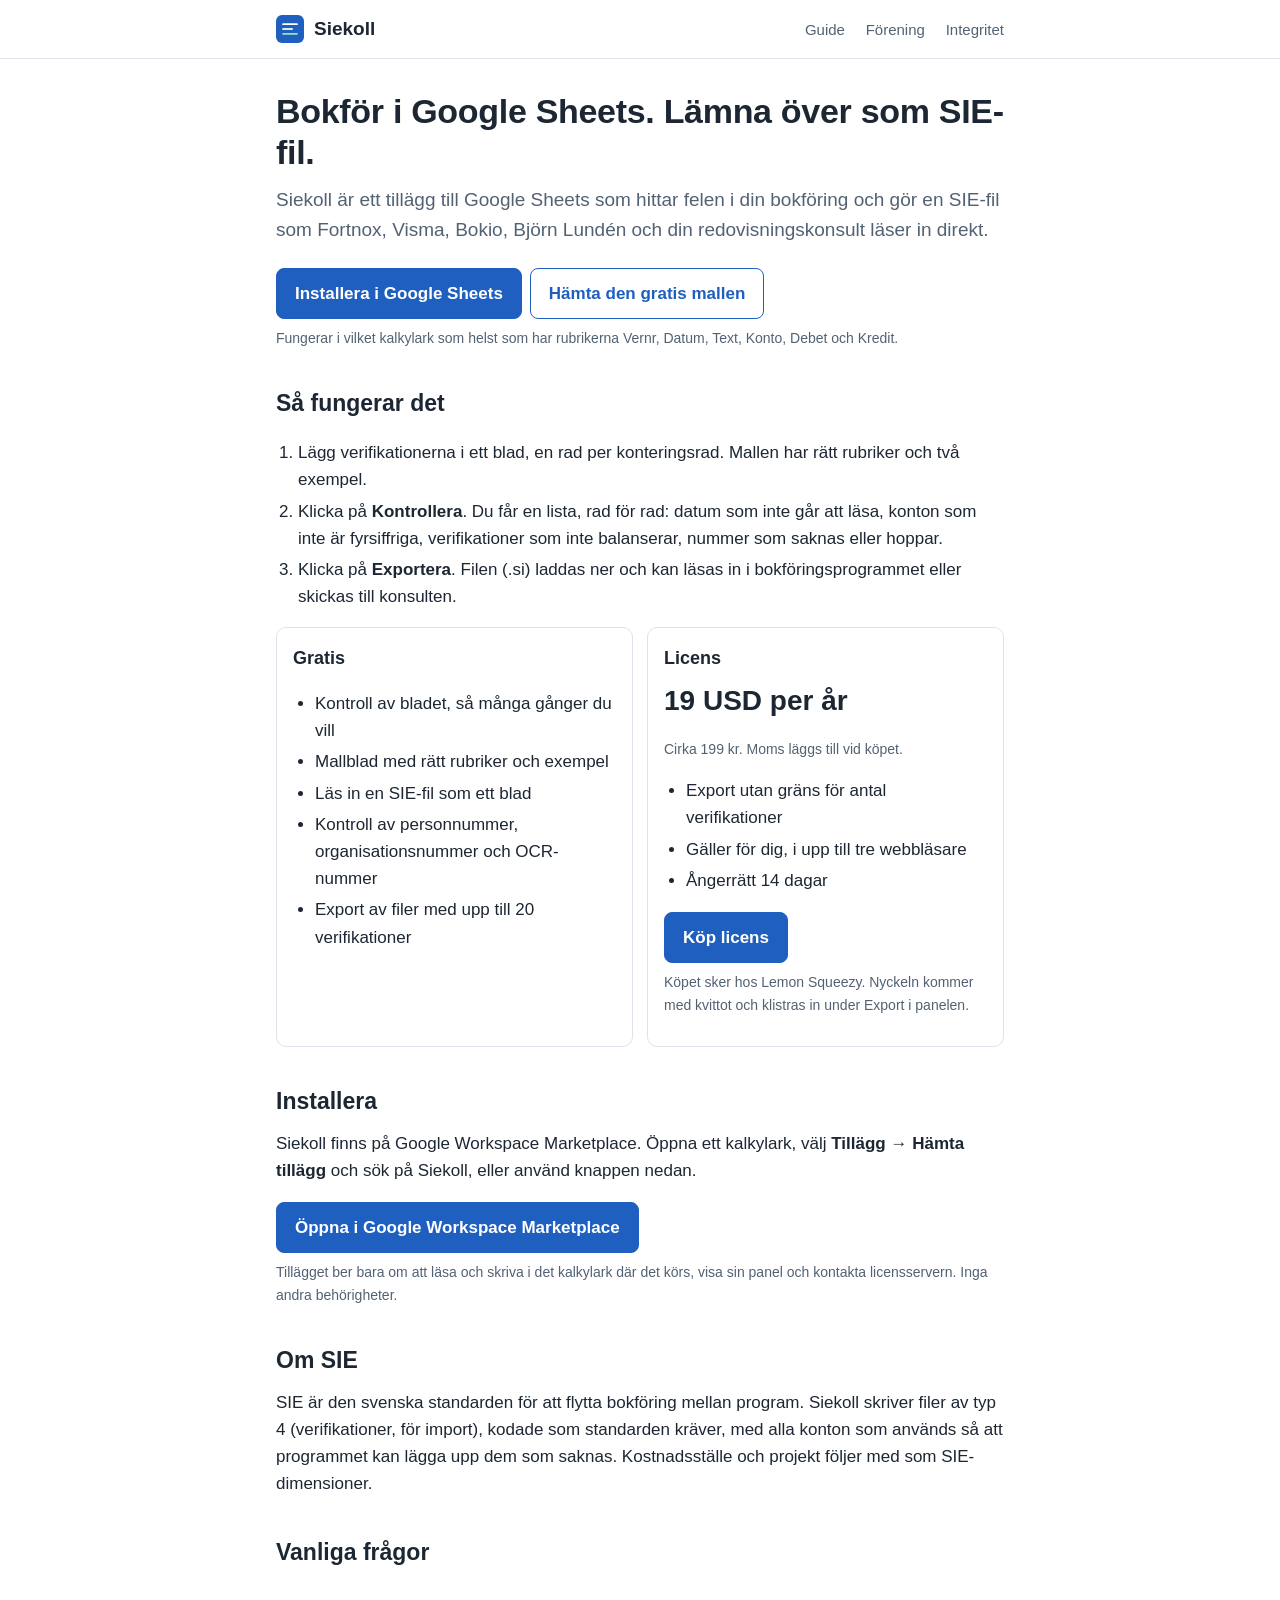
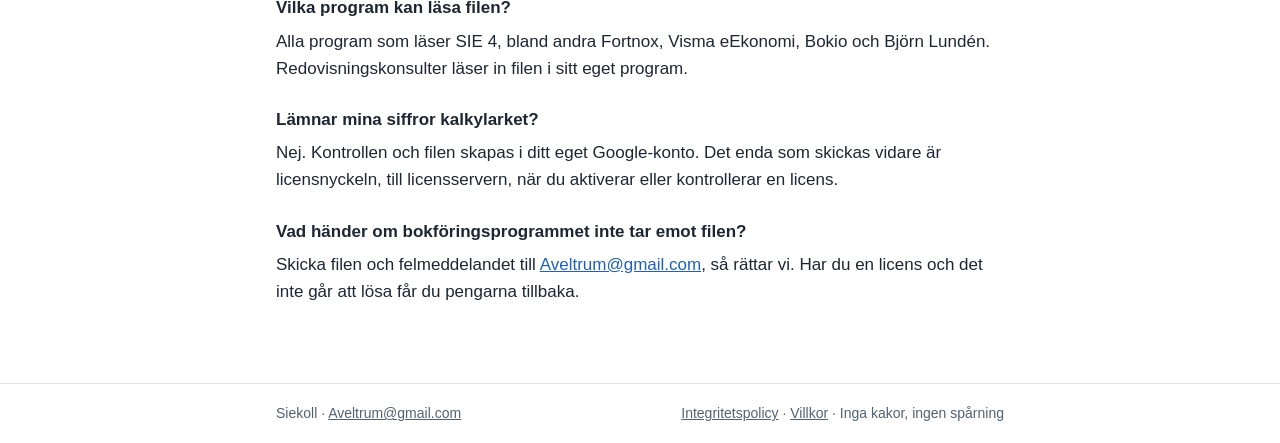
==== index.html @ 861886ab "Publish the Siekoll site: homepage, two guides, privacy, terms Co-Authored-By: Claude Fable 5.1 <nor" ====
<!DOCTYPE html>
<html lang="sv">
<head>
<meta charset="utf-8">
<meta name="viewport" content="width=device-width, initial-scale=1">
<title>Siekoll – SIE-export och kontroll för bokföring i Google Sheets</title>
<meta name="description" content="Tillägg till Google Sheets som hittar felen i din bokföring och gör en SIE-fil som Fortnox, Visma, Bokio och din konsult läser in. Gratis kontroll och mall.">
<link rel="stylesheet" href="style.css">
<link rel="icon" href="assets/favicon.png">
</head>
<body>
<a class="skip" href="#innehall">Hoppa till innehållet</a>
<header class="top">
  <div class="inner">
    <a class="brand" href="index.html"><img class="mark" src="assets/mark.svg" alt="" width="28" height="28">Siekoll</a>
    <nav class="main" aria-label="Huvudmeny">
      <a href="bokforing-i-google-kalkylark.html">Guide</a>
      <a href="bokforing-for-forening.html">Förening</a>
      <a href="integritet.html">Integritet</a>
    </nav>
  </div>
</header>
<main id="innehall">
  <h1>Bokför i Google Sheets. Lämna över som SIE-fil.</h1>
  <p class="lead">Siekoll är ett tillägg till Google Sheets som hittar felen i din bokföring och gör en SIE-fil som Fortnox, Visma, Bokio, Björn Lundén och din redovisningskonsult läser in direkt.</p>
  <div class="actions">
    <a class="btn" href="#installera">Installera i Google Sheets</a>
    <a class="btn secondary" href="bokforing-i-google-kalkylark.html">Hämta den gratis mallen</a>
  </div>
  <p class="note">Fungerar i vilket kalkylark som helst som har rubrikerna Vernr, Datum, Text, Konto, Debet och Kredit.</p>

  <h2>Så fungerar det</h2>
  <ol>
    <li>Lägg verifikationerna i ett blad, en rad per konteringsrad. Mallen har rätt rubriker och två exempel.</li>
    <li>Klicka på <strong>Kontrollera</strong>. Du får en lista, rad för rad: datum som inte går att läsa, konton som inte är fyrsiffriga, verifikationer som inte balanserar, nummer som saknas eller hoppar.</li>
    <li>Klicka på <strong>Exportera</strong>. Filen (.si) laddas ner och kan läsas in i bokföringsprogrammet eller skickas till konsulten.</li>
  </ol>

  <div class="grid">
    <div class="card">
      <h3>Gratis</h3>
      <ul>
        <li>Kontroll av bladet, så många gånger du vill</li>
        <li>Mallblad med rätt rubriker och exempel</li>
        <li>Läs in en SIE-fil som ett blad</li>
        <li>Kontroll av personnummer, organisationsnummer och OCR-nummer</li>
        <li>Export av filer med upp till 20 verifikationer</li>
      </ul>
    </div>
    <div class="card">
      <h3>Licens</h3>
      <p class="price">19 USD per år</p>
      <p class="note">Cirka 199 kr. Moms läggs till vid köpet.</p>
      <ul>
        <li>Export utan gräns för antal verifikationer</li>
        <li>Gäller för dig, i upp till tre webbläsare</li>
        <li>Ångerrätt 14 dagar</li>
      </ul>
      <div class="actions">
        <a class="btn" href="https://sheetgrab.lemonsqueezy.com/checkout/buy/f310b253-16b0-4034-ae06-d1597c43288b" rel="noopener" data-checkout>Köp licens</a>
      </div>
      <p class="note">Köpet sker hos Lemon Squeezy. Nyckeln kommer med kvittot och klistras in under Export i panelen.</p>
    </div>
  </div>

  <h2 id="installera">Installera</h2>
  <p>Siekoll finns på Google Workspace Marketplace. Öppna ett kalkylark, välj <strong>Tillägg → Hämta tillägg</strong> och sök på Siekoll, eller använd knappen nedan.</p>
  <div class="actions">
    <a class="btn" href="#" data-marketplace>Öppna i Google Workspace Marketplace</a>
  </div>
  <p class="note">Tillägget ber bara om att läsa och skriva i det kalkylark där det körs, visa sin panel och kontakta licensservern. Inga andra behörigheter.</p>

  <h2>Om SIE</h2>
  <p>SIE är den svenska standarden för att flytta bokföring mellan program. Siekoll skriver filer av typ 4 (verifikationer, för import), kodade som standarden kräver, med alla konton som används så att programmet kan lägga upp dem som saknas. Kostnadsställe och projekt följer med som SIE-dimensioner.</p>

  <h2>Vanliga frågor</h2>
  <div class="faq">
    <h3>Vilka program kan läsa filen?</h3>
    <p>Alla program som läser SIE 4, bland andra Fortnox, Visma eEkonomi, Bokio och Björn Lundén. Redovisningskonsulter läser in filen i sitt eget program.</p>
    <h3>Lämnar mina siffror kalkylarket?</h3>
    <p>Nej. Kontrollen och filen skapas i ditt eget Google-konto. Det enda som skickas vidare är licensnyckeln, till licensservern, när du aktiverar eller kontrollerar en licens.</p>
    <h3>Vad händer om bokföringsprogrammet inte tar emot filen?</h3>
    <p>Skicka filen och felmeddelandet till <a href="mailto:Aveltrum@gmail.com">Aveltrum@gmail.com</a>, så rättar vi. Har du en licens och det inte går att lösa får du pengarna tillbaka.</p>
  </div>
</main>
<footer>
  <div class="inner">
    <span>Siekoll · <a href="mailto:Aveltrum@gmail.com">Aveltrum@gmail.com</a></span>
    <span><a href="integritet.html">Integritetspolicy</a> · <a href="villkor.html">Villkor</a> · Inga kakor, ingen spårning</span>
  </div>
</footer>
</body>
</html>
---- style.css ----
:root {
  --ink: #1d2733;
  --muted: #526273;
  --line: #dde3ea;
  --bg: #ffffff;
  --soft: #f4f6f9;
  --accent: #1f5fbf;
  --accent-ink: #ffffff;
  --ok: #1b7f4b;
  --max: 760px;
}
* { box-sizing: border-box; }
html { -webkit-text-size-adjust: 100%; }
body { margin: 0; font: 17px/1.6 -apple-system, "Segoe UI", Roboto, "Helvetica Neue", Arial, sans-serif; color: var(--ink); background: var(--bg); }
a { color: var(--accent); }
header.top { border-bottom: 1px solid var(--line); background: var(--bg); }
header.top .inner { max-width: var(--max); margin: 0 auto; padding: 14px 16px; display: flex; align-items: center; justify-content: space-between; gap: 16px; }
.brand { display: flex; align-items: center; gap: 10px; text-decoration: none; color: var(--ink); font-weight: 700; font-size: 19px; }
.brand .mark { width: 28px; height: 28px; display: block; }
nav.main a { margin-left: 16px; text-decoration: none; color: var(--muted); font-size: 15px; }
nav.main a:hover { color: var(--ink); }
main { max-width: var(--max); margin: 0 auto; padding: 32px 16px 64px; }
h1 { font-size: 34px; line-height: 1.2; margin: 0 0 12px; letter-spacing: -0.3px; }
h2 { font-size: 23px; margin: 36px 0 10px; }
h3 { font-size: 18px; margin: 24px 0 6px; }
p { margin: 0 0 14px; }
.lead { font-size: 19px; color: var(--muted); margin-bottom: 22px; }
.btn { display: inline-block; padding: 11px 18px; border-radius: 8px; background: var(--accent); color: var(--accent-ink); text-decoration: none; font-weight: 600; border: 1px solid var(--accent); }
.btn.secondary { background: #fff; color: var(--accent); }
.btn + .btn { margin-left: 8px; }
.actions { margin: 18px 0 8px; display: flex; flex-wrap: wrap; gap: 8px; }
.actions .btn + .btn { margin-left: 0; }
.note { font-size: 14px; color: var(--muted); }
table { border-collapse: collapse; width: 100%; margin: 12px 0 18px; font-size: 15px; }
th, td { text-align: left; padding: 8px 10px; border-bottom: 1px solid var(--line); vertical-align: top; }
th { background: var(--soft); font-weight: 600; }
td.num, th.num { text-align: right; font-variant-numeric: tabular-nums; }
.box { background: var(--soft); border-radius: 10px; padding: 16px 18px; margin: 16px 0; }
ul, ol { padding-left: 22px; }
li { margin: 4px 0; }
.grid { display: grid; grid-template-columns: 1fr 1fr; gap: 14px; margin: 16px 0; }
.card { border: 1px solid var(--line); border-radius: 10px; padding: 16px; }
.card h3 { margin-top: 0; }
.price { font-size: 28px; font-weight: 700; }
.faq h3 { font-size: 17px; }
footer { border-top: 1px solid var(--line); color: var(--muted); font-size: 14px; }
footer .inner { max-width: var(--max); margin: 0 auto; padding: 18px 16px; display: flex; flex-wrap: wrap; gap: 14px; justify-content: space-between; }
footer a { color: var(--muted); }
code { background: var(--soft); padding: 1px 5px; border-radius: 4px; font-size: 14px; }
@media (max-width: 640px) {
  body { font-size: 16px; }
  h1 { font-size: 28px; }
  .grid { grid-template-columns: 1fr; }
  nav.main a { margin-left: 10px; font-size: 14px; }
  table { font-size: 14px; }
  th, td { padding: 6px 6px; }
}

a:focus-visible, button:focus-visible, .btn:focus-visible { outline: 3px solid #ffbf47; outline-offset: 2px; }
.skip { position: absolute; left: -999px; top: 8px; background: #fff; color: var(--ink); padding: 8px 12px; border-radius: 6px; border: 1px solid var(--line); z-index: 10; }
.skip:focus { left: 8px; }
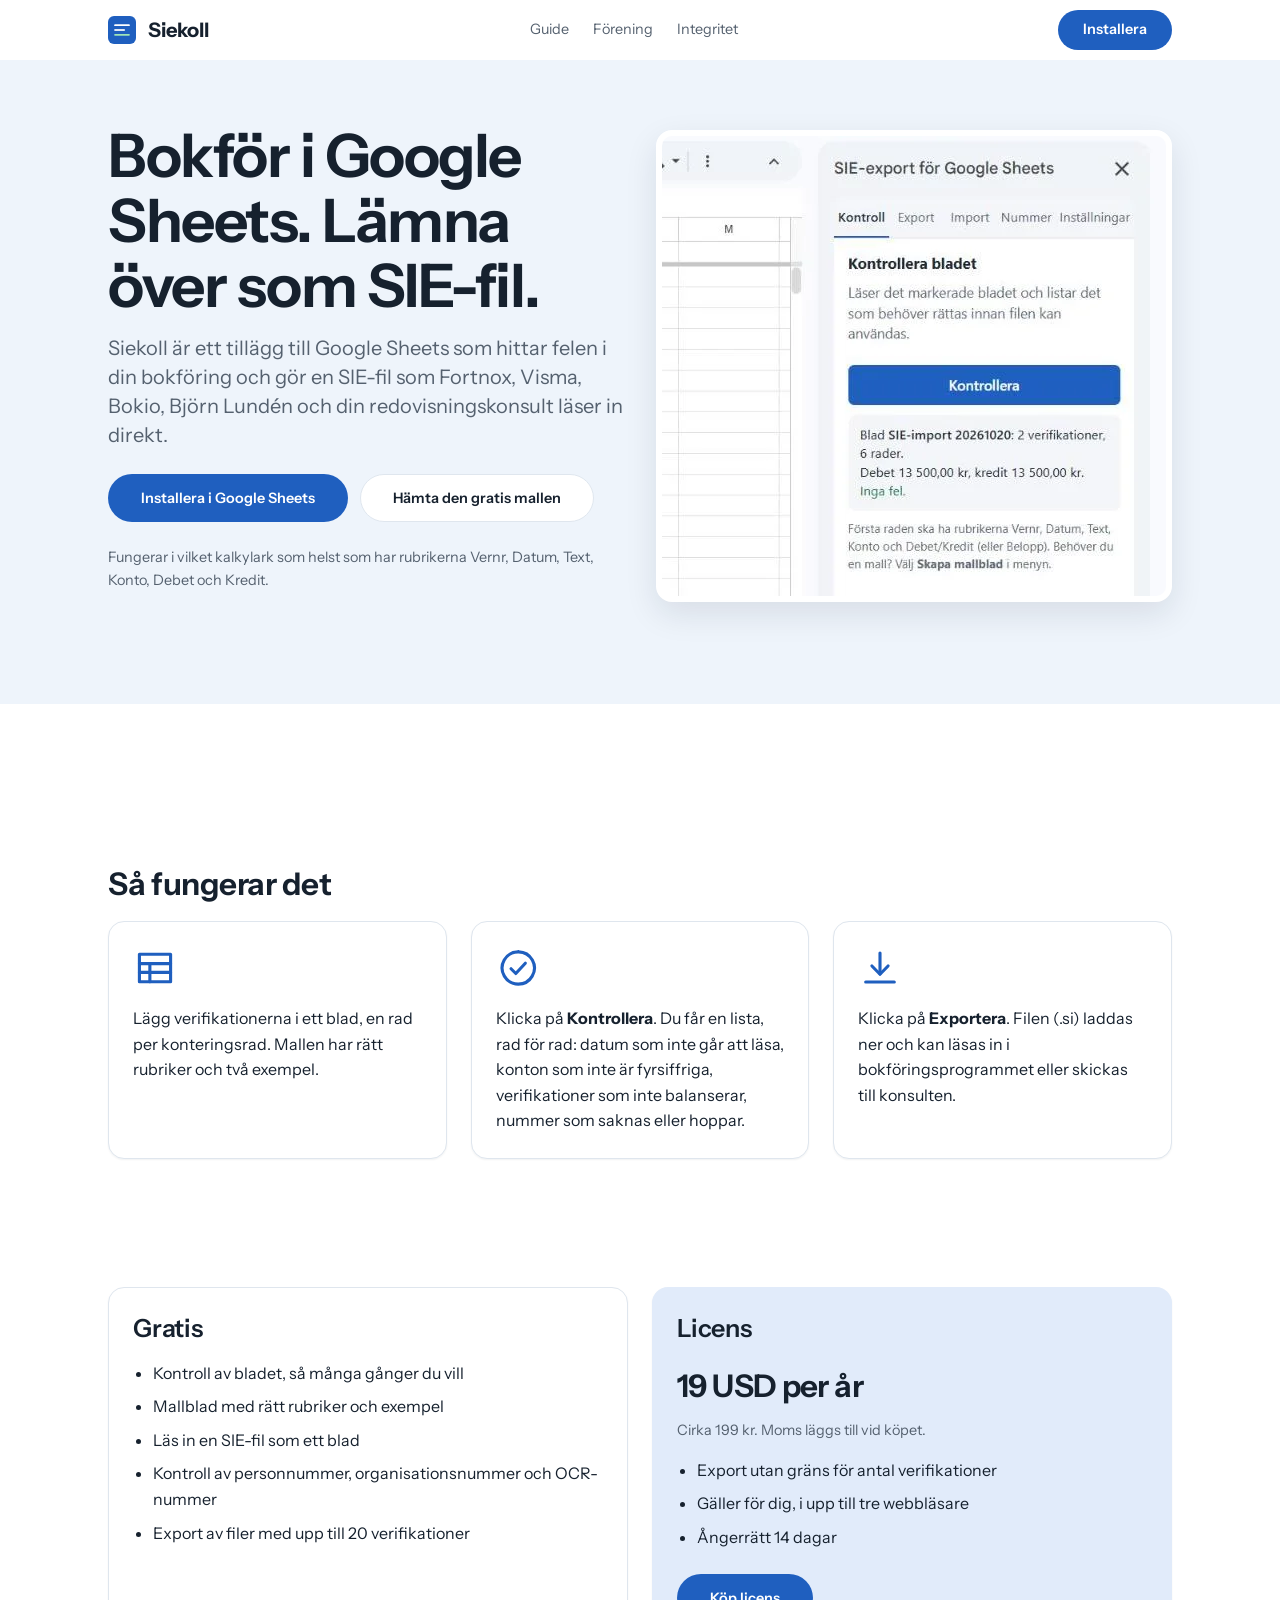
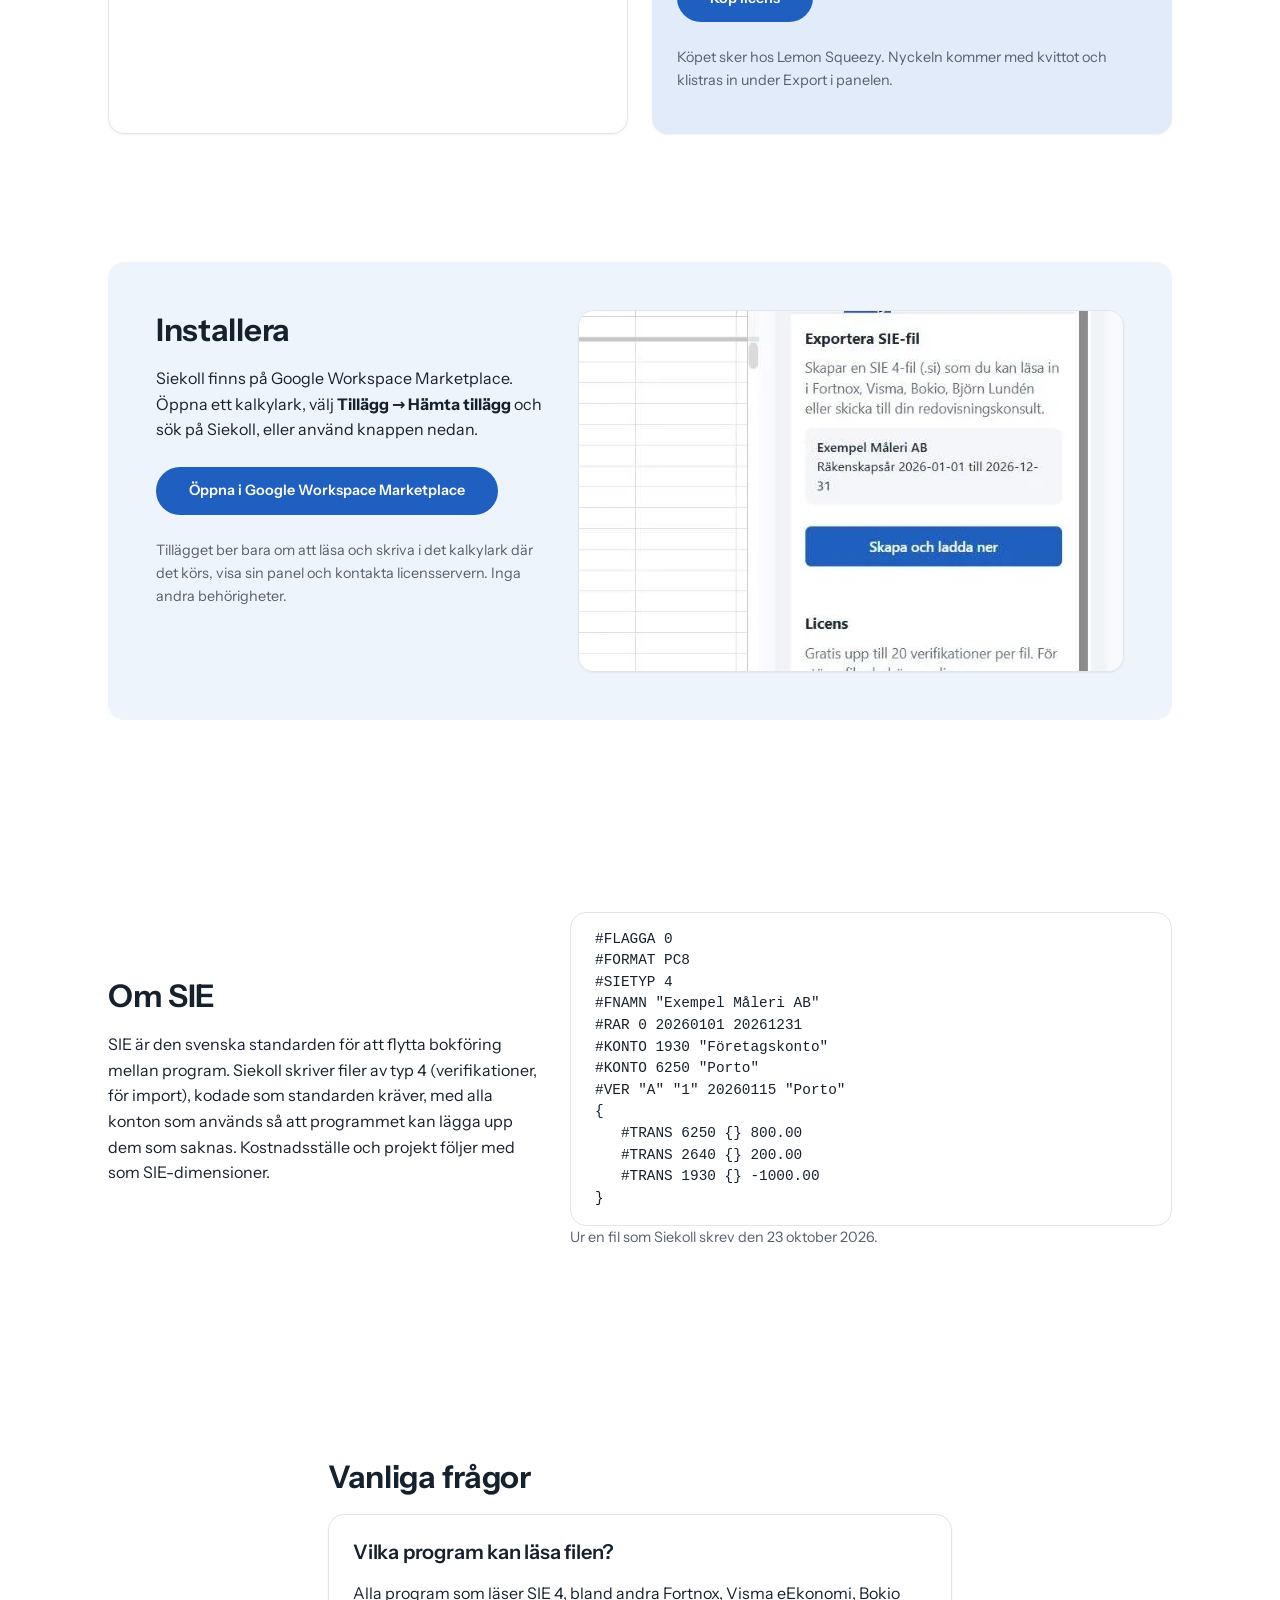
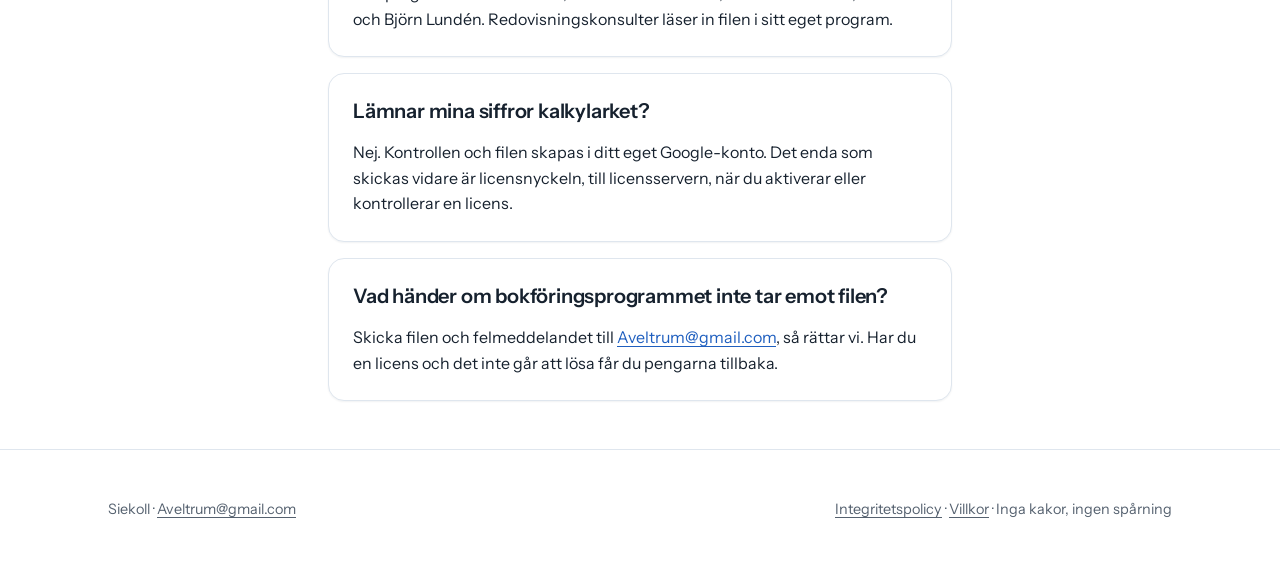
==== commit a09acfe6: "Redesign the site in the Service direction All five pages rebuilt on the shared skeleton with the Si" ====
--- a/index.html
+++ b/index.html
@@ -5,86 +5,156 @@
 <meta name="viewport" content="width=device-width, initial-scale=1">
 <title>Siekoll – SIE-export och kontroll för bokföring i Google Sheets</title>
 <meta name="description" content="Tillägg till Google Sheets som hittar felen i din bokföring och gör en SIE-fil som Fortnox, Visma, Bokio och din konsult läser in. Gratis kontroll och mall.">
+<link rel="canonical" href="https://siekoll.se/">
+<link rel="preload" href="assets/fonts/instrument-sans-normal-400-700.woff2" as="font" type="font/woff2" crossorigin>
 <link rel="stylesheet" href="style.css">
 <link rel="icon" href="assets/favicon.png">
 </head>
 <body>
 <a class="skip" href="#innehall">Hoppa till innehållet</a>
-<header class="top">
-  <div class="inner">
+<header class="site-header">
+  <div class="container">
     <a class="brand" href="index.html"><img class="mark" src="assets/mark.svg" alt="" width="28" height="28">Siekoll</a>
-    <nav class="main" aria-label="Huvudmeny">
+    <nav class="nav" aria-label="Huvudmeny">
       <a href="bokforing-i-google-kalkylark.html">Guide</a>
       <a href="bokforing-for-forening.html">Förening</a>
       <a href="integritet.html">Integritet</a>
     </nav>
+    <a class="btn primary header-action" href="#installera">Installera</a>
   </div>
 </header>
 <main id="innehall">
-  <h1>Bokför i Google Sheets. Lämna över som SIE-fil.</h1>
-  <p class="lead">Siekoll är ett tillägg till Google Sheets som hittar felen i din bokföring och gör en SIE-fil som Fortnox, Visma, Bokio, Björn Lundén och din redovisningskonsult läser in direkt.</p>
-  <div class="actions">
-    <a class="btn" href="#installera">Installera i Google Sheets</a>
-    <a class="btn secondary" href="bokforing-i-google-kalkylark.html">Hämta den gratis mallen</a>
-  </div>
-  <p class="note">Fungerar i vilket kalkylark som helst som har rubrikerna Vernr, Datum, Text, Konto, Debet och Kredit.</p>
+  <section class="section hero soft">
+    <div class="container split even">
+      <div>
+        <h1 class="enter">Bokför i Google Sheets. Lämna över som SIE-fil.</h1>
+        <p class="lead enter d1">Siekoll är ett tillägg till Google Sheets som hittar felen i din bokföring och gör en SIE-fil som Fortnox, Visma, Bokio, Björn Lundén och din redovisningskonsult läser in direkt.</p>
+        <div class="actions enter d2">
+          <a class="btn primary" href="#installera">Installera i Google Sheets</a>
+          <a class="btn secondary" href="bokforing-i-google-kalkylark.html">Hämta den gratis mallen</a>
+        </div>
+        <p class="note enter d3">Fungerar i vilket kalkylark som helst som har rubrikerna Vernr, Datum, Text, Konto, Debet och Kredit.</p>
+      </div>
+      <figure class="frame hero-figure enter d2">
+        <img src="assets/panel-kontroll.webp" alt="Google Sheets med ett bokföringsblad och Siekolls panel till höger. Panelen visar: Blad SIE-import 20261020: 2 verifikationer, 6 rader. Debet 13 500,00 kr, kredit 13 500,00 kr. Inga fel." width="1536" height="738">
+      </figure>
+    </div>
+  </section>
 
-  <h2>Så fungerar det</h2>
-  <ol>
-    <li>Lägg verifikationerna i ett blad, en rad per konteringsrad. Mallen har rätt rubriker och två exempel.</li>
-    <li>Klicka på <strong>Kontrollera</strong>. Du får en lista, rad för rad: datum som inte går att läsa, konton som inte är fyrsiffriga, verifikationer som inte balanserar, nummer som saknas eller hoppar.</li>
-    <li>Klicka på <strong>Exportera</strong>. Filen (.si) laddas ner och kan läsas in i bokföringsprogrammet eller skickas till konsulten.</li>
-  </ol>
+  <section class="section">
+    <div class="container">
+      <h2>Så fungerar det</h2>
+      <div class="grid cols-3">
+        <div class="card step-card">
+          <svg class="icon" viewBox="0 0 24 24" aria-hidden="true" fill="none" stroke="currentColor" stroke-width="1.7" stroke-linecap="round" stroke-linejoin="round"><path d="M3.5 4.5h17v15h-17z"/><path d="M3.5 9.6h17M9.2 9.6v9.9M3.5 14.4h17"/></svg>
+          <p>Lägg verifikationerna i ett blad, en rad per konteringsrad. Mallen har rätt rubriker och två exempel.</p>
+        </div>
+        <div class="card step-card">
+          <svg class="icon" viewBox="0 0 24 24" aria-hidden="true" fill="none" stroke="currentColor" stroke-width="1.7" stroke-linecap="round" stroke-linejoin="round"><path d="M12 3.2a8.8 8.8 0 1 0 .3 0"/><path d="M8.2 12.4l2.6 2.6 5.2-5.6"/></svg>
+          <p>Klicka på <strong>Kontrollera</strong>. Du får en lista, rad för rad: datum som inte går att läsa, konton som inte är fyrsiffriga, verifikationer som inte balanserar, nummer som saknas eller hoppar.</p>
+        </div>
+        <div class="card step-card">
+          <svg class="icon" viewBox="0 0 24 24" aria-hidden="true" fill="none" stroke="currentColor" stroke-width="1.7" stroke-linecap="round" stroke-linejoin="round"><path d="M12 3.8v11.4"/><path d="M7.6 10.9l4.4 4.5 4.4-4.5"/><path d="M4.2 19.6h15.6"/></svg>
+          <p>Klicka på <strong>Exportera</strong>. Filen (.si) laddas ner och kan läsas in i bokföringsprogrammet eller skickas till konsulten.</p>
+        </div>
+      </div>
+    </div>
+  </section>
 
-  <div class="grid">
-    <div class="card">
-      <h3>Gratis</h3>
-      <ul>
-        <li>Kontroll av bladet, så många gånger du vill</li>
-        <li>Mallblad med rätt rubriker och exempel</li>
-        <li>Läs in en SIE-fil som ett blad</li>
-        <li>Kontroll av personnummer, organisationsnummer och OCR-nummer</li>
-        <li>Export av filer med upp till 20 verifikationer</li>
-      </ul>
+  <section class="section tight">
+    <div class="container">
+      <div class="grid cols-2">
+        <div class="card plan">
+          <h3>Gratis</h3>
+          <ul>
+            <li>Kontroll av bladet, så många gånger du vill</li>
+            <li>Mallblad med rätt rubriker och exempel</li>
+            <li>Läs in en SIE-fil som ett blad</li>
+            <li>Kontroll av personnummer, organisationsnummer och OCR-nummer</li>
+            <li>Export av filer med upp till 20 verifikationer</li>
+          </ul>
+        </div>
+        <div class="card plan plan-licens">
+          <h3>Licens</h3>
+          <p class="price">19 USD per år</p>
+          <p class="note">Cirka 199 kr. Moms läggs till vid köpet.</p>
+          <ul>
+            <li>Export utan gräns för antal verifikationer</li>
+            <li>Gäller för dig, i upp till tre webbläsare</li>
+            <li>Ångerrätt 14 dagar</li>
+          </ul>
+          <div class="actions">
+            <a class="btn primary" href="https://sheetgrab.lemonsqueezy.com/checkout/buy/f310b253-16b0-4034-ae06-d1597c43288b" rel="noopener" data-checkout>Köp licens</a>
+          </div>
+          <p class="note">Köpet sker hos Lemon Squeezy. Nyckeln kommer med kvittot och klistras in under Export i panelen.</p>
+        </div>
+      </div>
     </div>
-    <div class="card">
-      <h3>Licens</h3>
-      <p class="price">19 USD per år</p>
-      <p class="note">Cirka 199 kr. Moms läggs till vid köpet.</p>
-      <ul>
-        <li>Export utan gräns för antal verifikationer</li>
-        <li>Gäller för dig, i upp till tre webbläsare</li>
-        <li>Ångerrätt 14 dagar</li>
-      </ul>
-      <div class="actions">
-        <a class="btn" href="https://sheetgrab.lemonsqueezy.com/checkout/buy/f310b253-16b0-4034-ae06-d1597c43288b" rel="noopener" data-checkout>Köp licens</a>
+  </section>
+
+  <section class="section" id="installera">
+    <div class="container">
+      <div class="install-block split">
+        <div>
+          <h2>Installera</h2>
+          <p>Siekoll finns på Google Workspace Marketplace. Öppna ett kalkylark, välj <strong>Tillägg → Hämta tillägg</strong> och sök på Siekoll, eller använd knappen nedan.</p>
+          <div class="actions">
+            <a class="btn primary" href="https://workspace.google.com/marketplace/search/Siekoll" rel="noopener" data-marketplace>Öppna i Google Workspace Marketplace</a>
+          </div>
+          <p class="note">Tillägget ber bara om att läsa och skriva i det kalkylark där det körs, visa sin panel och kontakta licensservern. Inga andra behörigheter.</p>
+        </div>
+        <figure class="frame install-figure">
+          <img src="assets/panel-export.webp" alt="Siekolls panel på fliken Export: rubriken Exportera SIE-fil, företaget Exempel Måleri AB med räkenskapsår 2026-01-01 till 2026-12-31, knappen Skapa och ladda ner, och fältet Licensnyckel med knapparna Aktivera och Ta bort." width="1536" height="738">
+        </figure>
       </div>
-      <p class="note">Köpet sker hos Lemon Squeezy. Nyckeln kommer med kvittot och klistras in under Export i panelen.</p>
     </div>
-  </div>
+  </section>
 
-  <h2 id="installera">Installera</h2>
-  <p>Siekoll finns på Google Workspace Marketplace. Öppna ett kalkylark, välj <strong>Tillägg → Hämta tillägg</strong> och sök på Siekoll, eller använd knappen nedan.</p>
-  <div class="actions">
-    <a class="btn" href="#" data-marketplace>Öppna i Google Workspace Marketplace</a>
-  </div>
-  <p class="note">Tillägget ber bara om att läsa och skriva i det kalkylark där det körs, visa sin panel och kontakta licensservern. Inga andra behörigheter.</p>
+  <section class="section">
+    <div class="container split">
+      <div>
+        <h2>Om SIE</h2>
+        <p>SIE är den svenska standarden för att flytta bokföring mellan program. Siekoll skriver filer av typ 4 (verifikationer, för import), kodade som standarden kräver, med alla konton som används så att programmet kan lägga upp dem som saknas. Kostnadsställe och projekt följer med som SIE-dimensioner.</p>
+      </div>
+      <div>
+<pre>#FLAGGA 0
+#FORMAT PC8
+#SIETYP 4
+#FNAMN "Exempel Måleri AB"
+#RAR 0 20260101 20261231
+#KONTO 1930 "Företagskonto"
+#KONTO 6250 "Porto"
+#VER "A" "1" 20260115 "Porto"
+{
+   #TRANS 6250 {} 800.00
+   #TRANS 2640 {} 200.00
+   #TRANS 1930 {} -1000.00
+}</pre>
+        <p class="small">Ur en fil som Siekoll skrev den 23 oktober 2026.</p>
+      </div>
+    </div>
+  </section>
 
-  <h2>Om SIE</h2>
-  <p>SIE är den svenska standarden för att flytta bokföring mellan program. Siekoll skriver filer av typ 4 (verifikationer, för import), kodade som standarden kräver, med alla konton som används så att programmet kan lägga upp dem som saknas. Kostnadsställe och projekt följer med som SIE-dimensioner.</p>
-
-  <h2>Vanliga frågor</h2>
-  <div class="faq">
-    <h3>Vilka program kan läsa filen?</h3>
-    <p>Alla program som läser SIE 4, bland andra Fortnox, Visma eEkonomi, Bokio och Björn Lundén. Redovisningskonsulter läser in filen i sitt eget program.</p>
-    <h3>Lämnar mina siffror kalkylarket?</h3>
-    <p>Nej. Kontrollen och filen skapas i ditt eget Google-konto. Det enda som skickas vidare är licensnyckeln, till licensservern, när du aktiverar eller kontrollerar en licens.</p>
-    <h3>Vad händer om bokföringsprogrammet inte tar emot filen?</h3>
-    <p>Skicka filen och felmeddelandet till <a href="mailto:Aveltrum@gmail.com">Aveltrum@gmail.com</a>, så rättar vi. Har du en licens och det inte går att lösa får du pengarna tillbaka.</p>
-  </div>
+  <section class="section tight">
+    <div class="container narrow faq">
+      <h2>Vanliga frågor</h2>
+      <div class="qa">
+        <h3>Vilka program kan läsa filen?</h3>
+        <p>Alla program som läser SIE 4, bland andra Fortnox, Visma eEkonomi, Bokio och Björn Lundén. Redovisningskonsulter läser in filen i sitt eget program.</p>
+      </div>
+      <div class="qa">
+        <h3>Lämnar mina siffror kalkylarket?</h3>
+        <p>Nej. Kontrollen och filen skapas i ditt eget Google-konto. Det enda som skickas vidare är licensnyckeln, till licensservern, när du aktiverar eller kontrollerar en licens.</p>
+      </div>
+      <div class="qa">
+        <h3>Vad händer om bokföringsprogrammet inte tar emot filen?</h3>
+        <p>Skicka filen och felmeddelandet till <a href="mailto:Aveltrum@gmail.com">Aveltrum@gmail.com</a>, så rättar vi. Har du en licens och det inte går att lösa får du pengarna tillbaka.</p>
+      </div>
+    </div>
+  </section>
 </main>
-<footer>
-  <div class="inner">
+<footer class="site-footer">
+  <div class="container">
     <span>Siekoll · <a href="mailto:Aveltrum@gmail.com">Aveltrum@gmail.com</a></span>
     <span><a href="integritet.html">Integritetspolicy</a> · <a href="villkor.html">Villkor</a> · Inga kakor, ingen spårning</span>
   </div>
--- a/style.css
+++ b/style.css
@@ -1,61 +1,195 @@
+/* Siekoll. Built from the wb-site-design skeleton (tokens, base) and the Siekoll skin; sources in css/. */
 :root {
-  --ink: #1d2733;
-  --muted: #526273;
-  --line: #dde3ea;
-  --bg: #ffffff;
-  --soft: #f4f6f9;
-  --accent: #1f5fbf;
-  --accent-ink: #ffffff;
-  --ok: #1b7f4b;
-  --max: 760px;
+--skin-font-display: var(--font-sans);
+--skin-font-body: var(--font-sans);
+--skin-bg: #ffffff;
+--skin-bg-soft: #f5f6f8;
+--skin-ink: #14181f;
+--skin-ink-soft: #4b5563;
+--skin-line: #e2e5ea;
+--skin-accent: #1f5fbf;
+--skin-accent-ink: #ffffff;
+--skin-accent-soft: #e8effa;
+--skin-radius: 6px;
+--skin-radius-lg: 10px;
+--skin-shadow: none;
+--skin-motion: 1;
+--font-sans: "Inter", ui-sans-serif, system-ui, -apple-system, "Segoe UI", Roboto, Arial, sans-serif;
+--font-serif: "Source Serif 4", Georgia, "Times New Roman", serif;
+--font-mono: ui-monospace, "SFMono-Regular", Menlo, Consolas, monospace;
+--t-0: 0.8rem;
+--t-1: 0.9rem;
+--t-2: 1rem;
+--t-3: 1.25rem;
+--t-4: 1.5625rem;
+--t-5: 1.953rem;
+--t-6: 2.441rem;
+--t-7: 3.052rem;
+--lh-tight: 1.08;
+--lh-snug: 1.3;
+--lh-body: 1.6;
+--measure: 64ch;
+--s-1: 4px;  --s-2: 8px;  --s-3: 12px; --s-4: 16px; --s-5: 24px; --s-6: 32px;
+--s-7: 48px; --s-8: 64px; --s-9: 96px; --s-10: 128px;
+--gutter: 16px;
+--container: 1160px;
+--container-narrow: 720px;
+--columns: 12;
+--dur-fast: 150ms;
+--dur-base: 220ms;
+--dur-enter: 320ms;
+--ease: cubic-bezier(.2,.7,.2,1);
+--focus-ring: 0 0 0 3px color-mix(in srgb, var(--skin-accent) 35%, transparent);
 }
-* { box-sizing: border-box; }
-html { -webkit-text-size-adjust: 100%; }
-body { margin: 0; font: 17px/1.6 -apple-system, "Segoe UI", Roboto, "Helvetica Neue", Arial, sans-serif; color: var(--ink); background: var(--bg); }
-a { color: var(--accent); }
-header.top { border-bottom: 1px solid var(--line); background: var(--bg); }
-header.top .inner { max-width: var(--max); margin: 0 auto; padding: 14px 16px; display: flex; align-items: center; justify-content: space-between; gap: 16px; }
-.brand { display: flex; align-items: center; gap: 10px; text-decoration: none; color: var(--ink); font-weight: 700; font-size: 19px; }
+@media (min-width: 768px) {
+:root { --gutter: 32px; --t-6: 2.8rem; --t-7: 3.6rem; }
+}
+@media (min-width: 1280px) {
+:root { --gutter: 48px; --t-6: 3.75rem; --t-7: 4.5rem; }
+}
+*, *::before, *::after { box-sizing: border-box; }
+html { -webkit-text-size-adjust: 100%; scroll-behavior: smooth; }
+@media (prefers-reduced-motion: reduce) { html { scroll-behavior: auto; } *, *::before, *::after { animation: none !important; transition: none !important; } }
+body { margin: 0; background: var(--skin-bg); color: var(--skin-ink); font-family: var(--skin-font-body); font-size: var(--t-2); line-height: var(--lh-body); -webkit-font-smoothing: antialiased; text-rendering: optimizeLegibility; }
+img, svg, video { max-width: 100%; height: auto; display: block; }
+figure { margin: 0; }
+a { color: var(--skin-accent); text-decoration-thickness: 1px; text-underline-offset: 3px; }
+a:hover { text-decoration-thickness: 2px; }
+:focus-visible { outline: none; box-shadow: var(--focus-ring); border-radius: var(--skin-radius); }
+.skip { position: absolute; left: -999px; top: 8px; background: var(--skin-ink); color: var(--skin-bg); padding: var(--s-2) var(--s-4); border-radius: var(--skin-radius); z-index: 100; }
+.skip:focus { left: 8px; }
+h1, h2, h3, h4 { font-family: var(--skin-font-display); color: var(--skin-ink); margin: 0 0 var(--s-4); letter-spacing: -0.01em; text-wrap: balance; }
+h1 { font-size: var(--t-6); line-height: var(--lh-tight); font-weight: 650; letter-spacing: -0.02em; }
+h2 { font-size: var(--t-5); line-height: var(--lh-snug); font-weight: 600; margin-top: var(--s-8); }
+h3 { font-size: var(--t-4); line-height: var(--lh-snug); font-weight: 600; margin-top: var(--s-6); }
+h4 { font-size: var(--t-3); line-height: var(--lh-snug); font-weight: 600; }
+p, ul, ol { margin: 0 0 var(--s-4); max-width: var(--measure); }
+.lead { font-size: var(--t-3); line-height: 1.45; color: var(--skin-ink-soft); max-width: 40ch; }
+.small { font-size: var(--t-1); color: var(--skin-ink-soft); }
+.eyebrow { font-size: var(--t-0); text-transform: uppercase; letter-spacing: 0.08em; color: var(--skin-ink-soft); font-weight: 600; margin-bottom: var(--s-3); }
+.num { font-variant-numeric: tabular-nums; }
+.container { width: 100%; max-width: var(--container); margin: 0 auto; padding: 0 var(--gutter); }
+.container.narrow { max-width: var(--container-narrow); }
+.section { padding: var(--s-8) 0; }
+.section.tight { padding: var(--s-6) 0; }
+.section.loose { padding: var(--s-9) 0; }
+.section.soft { background: var(--skin-bg-soft); }
+.grid { display: grid; gap: var(--s-5); grid-template-columns: repeat(1, minmax(0, 1fr)); }
+.split { display: grid; gap: var(--s-6); grid-template-columns: 1fr; align-items: start; }
+@media (min-width: 768px) {
+.grid.cols-2 { grid-template-columns: repeat(2, minmax(0, 1fr)); }
+.grid.cols-3 { grid-template-columns: repeat(3, minmax(0, 1fr)); }
+.split { grid-template-columns: 5fr 7fr; }
+.split.even { grid-template-columns: 1fr 1fr; }
+.section { padding: var(--s-9) 0; }
+.section.loose { padding: var(--s-10) 0; }
+}
+.rule { border: 0; border-top: 1px solid var(--skin-line); margin: var(--s-6) 0; }
+.site-header { position: sticky; top: 0; z-index: 50; background: color-mix(in srgb, var(--skin-bg) 92%, transparent); backdrop-filter: blur(8px); border-bottom: 1px solid var(--skin-line); }
+.site-header .container { display: flex; align-items: center; justify-content: space-between; min-height: 60px; gap: var(--s-4); }
+.brand { display: inline-flex; align-items: center; gap: var(--s-3); font-family: var(--skin-font-display); font-weight: 700; font-size: var(--t-3); color: var(--skin-ink); text-decoration: none; }
 .brand .mark { width: 28px; height: 28px; display: block; }
-nav.main a { margin-left: 16px; text-decoration: none; color: var(--muted); font-size: 15px; }
-nav.main a:hover { color: var(--ink); }
-main { max-width: var(--max); margin: 0 auto; padding: 32px 16px 64px; }
-h1 { font-size: 34px; line-height: 1.2; margin: 0 0 12px; letter-spacing: -0.3px; }
-h2 { font-size: 23px; margin: 36px 0 10px; }
-h3 { font-size: 18px; margin: 24px 0 6px; }
-p { margin: 0 0 14px; }
-.lead { font-size: 19px; color: var(--muted); margin-bottom: 22px; }
-.btn { display: inline-block; padding: 11px 18px; border-radius: 8px; background: var(--accent); color: var(--accent-ink); text-decoration: none; font-weight: 600; border: 1px solid var(--accent); }
-.btn.secondary { background: #fff; color: var(--accent); }
-.btn + .btn { margin-left: 8px; }
-.actions { margin: 18px 0 8px; display: flex; flex-wrap: wrap; gap: 8px; }
-.actions .btn + .btn { margin-left: 0; }
-.note { font-size: 14px; color: var(--muted); }
-table { border-collapse: collapse; width: 100%; margin: 12px 0 18px; font-size: 15px; }
-th, td { text-align: left; padding: 8px 10px; border-bottom: 1px solid var(--line); vertical-align: top; }
-th { background: var(--soft); font-weight: 600; }
+.nav { display: flex; gap: var(--s-5); }
+.nav a { color: var(--skin-ink-soft); text-decoration: none; font-size: var(--t-1); }
+.nav a:hover, .nav a[aria-current="page"] { color: var(--skin-ink); }
+.site-footer { border-top: 1px solid var(--skin-line); padding: var(--s-7) 0; font-size: var(--t-1); color: var(--skin-ink-soft); }
+.site-footer .container { display: flex; flex-wrap: wrap; gap: var(--s-4); justify-content: space-between; }
+.site-footer a { color: inherit; }
+.btn { display: inline-flex; align-items: center; justify-content: center; gap: var(--s-2); min-height: 44px; padding: 0 var(--s-5); border-radius: var(--skin-radius); border: 1px solid transparent; font: inherit; font-weight: 600; font-size: var(--t-1); text-decoration: none; cursor: pointer; transition: background-color var(--dur-fast) var(--ease), color var(--dur-fast) var(--ease), transform var(--dur-fast) var(--ease), border-color var(--dur-fast) var(--ease); }
+.btn.primary { background: var(--skin-accent); color: var(--skin-accent-ink); }
+.btn.primary:hover { background: color-mix(in srgb, var(--skin-accent) 88%, black); transform: translateY(-1px); }
+.btn.secondary { background: transparent; color: var(--skin-ink); border-color: var(--skin-line); }
+.btn.secondary:hover { border-color: var(--skin-ink-soft); }
+.btn.quiet { background: transparent; color: var(--skin-accent); padding: 0; min-height: 0; }
+.actions { display: flex; flex-wrap: wrap; gap: var(--s-3); margin: var(--s-5) 0; }
+.card { background: var(--skin-bg); border: 1px solid var(--skin-line); border-radius: var(--skin-radius-lg); padding: var(--s-5); box-shadow: var(--skin-shadow); }
+.card h3 { margin-top: 0; }
+.price { font-family: var(--skin-font-display); font-size: var(--t-5); font-weight: 650; letter-spacing: -0.02em; margin: var(--s-2) 0; }
+table { border-collapse: collapse; width: 100%; font-size: var(--t-1); margin: var(--s-4) 0 var(--s-6); }
+th, td { text-align: left; padding: var(--s-2) var(--s-3); border-bottom: 1px solid var(--skin-line); vertical-align: top; }
+th { font-weight: 600; color: var(--skin-ink-soft); font-size: var(--t-0); text-transform: uppercase; letter-spacing: 0.06em; }
 td.num, th.num { text-align: right; font-variant-numeric: tabular-nums; }
-.box { background: var(--soft); border-radius: 10px; padding: 16px 18px; margin: 16px 0; }
-ul, ol { padding-left: 22px; }
-li { margin: 4px 0; }
-.grid { display: grid; grid-template-columns: 1fr 1fr; gap: 14px; margin: 16px 0; }
-.card { border: 1px solid var(--line); border-radius: 10px; padding: 16px; }
-.card h3 { margin-top: 0; }
-.price { font-size: 28px; font-weight: 700; }
-.faq h3 { font-size: 17px; }
-footer { border-top: 1px solid var(--line); color: var(--muted); font-size: 14px; }
-footer .inner { max-width: var(--max); margin: 0 auto; padding: 18px 16px; display: flex; flex-wrap: wrap; gap: 14px; justify-content: space-between; }
-footer a { color: var(--muted); }
-code { background: var(--soft); padding: 1px 5px; border-radius: 4px; font-size: 14px; }
-@media (max-width: 640px) {
-  body { font-size: 16px; }
-  h1 { font-size: 28px; }
-  .grid { grid-template-columns: 1fr; }
-  nav.main a { margin-left: 10px; font-size: 14px; }
-  table { font-size: 14px; }
-  th, td { padding: 6px 6px; }
+.note { font-size: var(--t-1); color: var(--skin-ink-soft); }
+.faq h3 { font-size: var(--t-3); margin-top: var(--s-5); }
+.steps { counter-reset: step; list-style: none; padding: 0; max-width: none; }
+.steps li { counter-increment: step; position: relative; padding-left: 44px; margin-bottom: var(--s-4); }
+.steps li::before { content: counter(step); position: absolute; left: 0; top: 0; width: 30px; height: 30px; border-radius: 50%; background: var(--skin-accent-soft); color: var(--skin-accent); font-weight: 700; display: grid; place-items: center; font-size: var(--t-1); }
+.frame { border: 1px solid var(--skin-line); border-radius: var(--skin-radius-lg); overflow: hidden; background: var(--skin-bg); box-shadow: var(--skin-shadow); }
+.enter { opacity: 0; transform: translateY(8px); animation: enter var(--dur-enter) var(--ease) forwards; }
+.enter.d1 { animation-delay: 40ms; } .enter.d2 { animation-delay: 80ms; } .enter.d3 { animation-delay: 120ms; } .enter.d4 { animation-delay: 160ms; }
+@keyframes enter { to { opacity: 1; transform: none; } }
+@media (prefers-reduced-motion: reduce) { .enter { opacity: 1; transform: none; } }
+.header-action { display: none; }
+@media (min-width: 768px) { .header-action { display: inline-flex; min-height: 38px; padding: 0 var(--s-4); } }
+@media (max-width: 767px) { .nav { gap: var(--s-4); } .nav a { font-size: var(--t-1); } }
+pre { font-family: var(--font-mono); font-size: var(--t-1); line-height: 1.5; background: var(--skin-bg-soft); border: 1px solid var(--skin-line); border-radius: var(--skin-radius-lg); padding: var(--s-4) var(--s-5); overflow-x: auto; margin: 0; color: var(--skin-ink); }
+.nav a, .site-footer a { display: inline-block; padding: var(--s-3) 0; margin: calc(-1 * var(--s-3)) 0; }
+.visually-hidden { position: absolute; width: 1px; height: 1px; overflow: hidden; clip: rect(0 0 0 0); white-space: nowrap; }
+@font-face { font-family: "Instrument Sans"; font-style: normal; font-weight: 400 700; font-display: swap; src: url("assets/fonts/instrument-sans-normal-400-700.woff2") format("woff2"); }
+:root {
+--skin-font-display: "Instrument Sans", ui-sans-serif, system-ui, "Segoe UI", Roboto, Arial, sans-serif;
+--skin-font-body: "Instrument Sans", ui-sans-serif, system-ui, "Segoe UI", Roboto, Arial, sans-serif;
+--skin-bg: #ffffff;
+--skin-bg-soft: #eef4fb;
+--skin-ink: #16212e;
+--skin-ink-soft: #55616f;
+--skin-line: #dfe6ee;
+--skin-accent: #1f5fbf;
+--skin-accent-ink: #ffffff;
+--skin-accent-soft: #e1ebfa;
+--skin-radius: 10px;
+--skin-radius-lg: 16px;
+--skin-shadow: 0 1px 2px rgba(22, 33, 46, 0.06);
 }
-
-a:focus-visible, button:focus-visible, .btn:focus-visible { outline: 3px solid #ffbf47; outline-offset: 2px; }
-.skip { position: absolute; left: -999px; top: 8px; background: #fff; color: var(--ink); padding: 8px 12px; border-radius: 6px; border: 1px solid var(--line); z-index: 10; }
-.skip:focus { left: 8px; }
+h1 { font-weight: 650; letter-spacing: -0.025em; }
+h2 { font-weight: 650; }
+h3 { font-weight: 600; }
+.site-header { border-bottom: 0; }
+.btn { border-radius: 999px; padding: 0 var(--s-6); min-height: 48px; }
+.btn.header-action { min-height: 40px; padding: 0 var(--s-5); }
+.btn.secondary { background: #fff; }
+.card { transition: transform var(--dur-fast) var(--ease), box-shadow var(--dur-fast) var(--ease); }
+.card:hover { transform: translateY(-2px); box-shadow: 0 10px 24px rgba(22, 33, 46, 0.08); }
+pre { background: #fff; }
+.hero.soft { background: var(--skin-bg-soft); padding-top: var(--s-8); }
+.hero .split { align-items: center; }
+.hero-figure { border: 6px solid #fff; box-shadow: 0 12px 32px rgba(22, 33, 46, 0.10); }
+.hero-figure img { width: 100%; height: 520px; margin-top: -60px; object-fit: none; object-position: right top; }
+@media (max-width: 767px) { .hero.soft { padding-top: var(--s-6); } .hero-figure img { height: 460px; object-position: -1190px top; } }
+.step-card .icon { width: 44px; height: 44px; color: var(--skin-accent); margin-bottom: var(--s-4); }
+.step-card p { margin: 0; }
+.plan-licens { background: var(--skin-accent-soft); border-color: transparent; }
+.plan ul { padding-left: 20px; }
+.plan li { margin: var(--s-2) 0; }
+.install-block { background: var(--skin-bg-soft); border-radius: var(--skin-radius-lg); padding: var(--s-6); }
+.install-block h2 { margin-top: 0; }
+@media (min-width: 768px) { .install-block { padding: var(--s-7); } }
+.install-figure img { width: 100%; height: 520px; margin-top: -160px; object-fit: none; object-position: right top; }
+@media (max-width: 767px) { .install-figure img { height: 600px; object-position: -1190px top; } }
+.faq .qa { background: #fff; border: 1px solid var(--skin-line); border-radius: var(--skin-radius-lg); padding: var(--s-5); margin-bottom: var(--s-4); box-shadow: var(--skin-shadow); }
+.faq .qa h3 { margin-top: 0; font-size: var(--t-3); }
+.faq .qa p { margin: 0; }
+.page-head { background: var(--skin-bg-soft); padding: var(--s-7) 0 var(--s-7); }
+.page-head h1 { max-width: 26ch; }
+.page-head .lead { margin-bottom: var(--s-3); }
+.page-head p:last-child { margin-bottom: 0; }
+@media (min-width: 768px) { .page-head { padding: var(--s-8) 0; } }
+.article h2 { margin-top: var(--s-8); }
+.article h2:first-child { margin-top: 0; }
+.article .template-card { margin-bottom: var(--s-7); }
+.article .template-card h2 { margin-top: 0; }
+.article .template-card .actions { margin: var(--s-4) 0; }
+.article .template-card p:last-child { margin-bottom: 0; }
+.table-wrap { overflow-x: auto; margin: var(--s-4) 0 var(--s-6); border: 1px solid var(--skin-line); border-radius: var(--skin-radius); }
+.table-wrap table { margin: 0; }
+.table-wrap th { background: var(--skin-bg-soft); }
+.table-wrap tr:last-child td { border-bottom: 0; }
+@media (max-width: 767px) { .table-wrap table { font-size: var(--t-0); } .table-wrap th, .table-wrap td { padding: var(--s-2) var(--s-2); } }
+.pairs { list-style: none; padding: 0; margin: var(--s-4) 0 var(--s-6); max-width: var(--measure); }
+.pairs li { padding: var(--s-3) 0; border-top: 1px solid var(--skin-line); }
+.pairs li:last-child { border-bottom: 1px solid var(--skin-line); }
+.pairs strong { display: block; margin-bottom: 2px; }
+.cta { background: var(--skin-bg-soft); border-radius: var(--skin-radius-lg); padding: var(--s-5) var(--s-6); margin: var(--s-6) 0; }
+.cta p { margin: 0 0 var(--s-3); }
+.cta .actions { margin: 0; }
+.updated { margin-top: var(--s-7); }
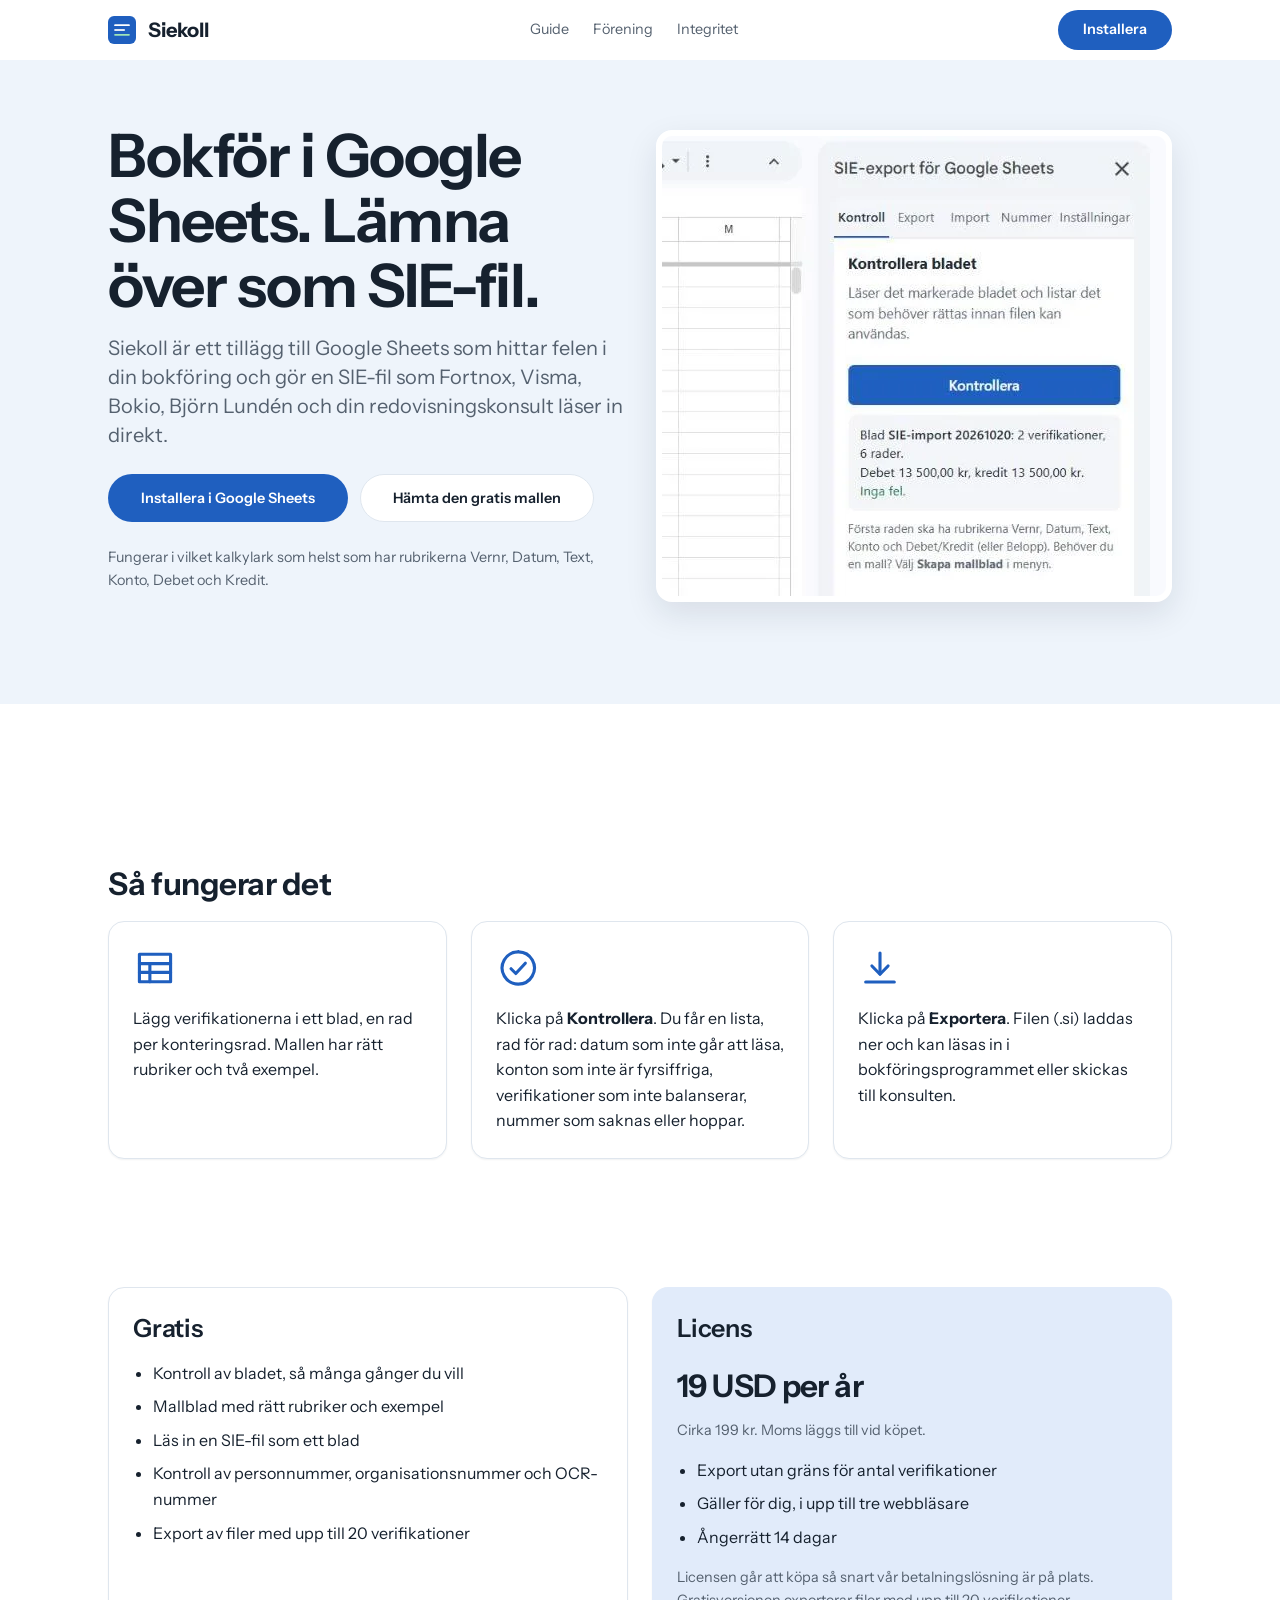
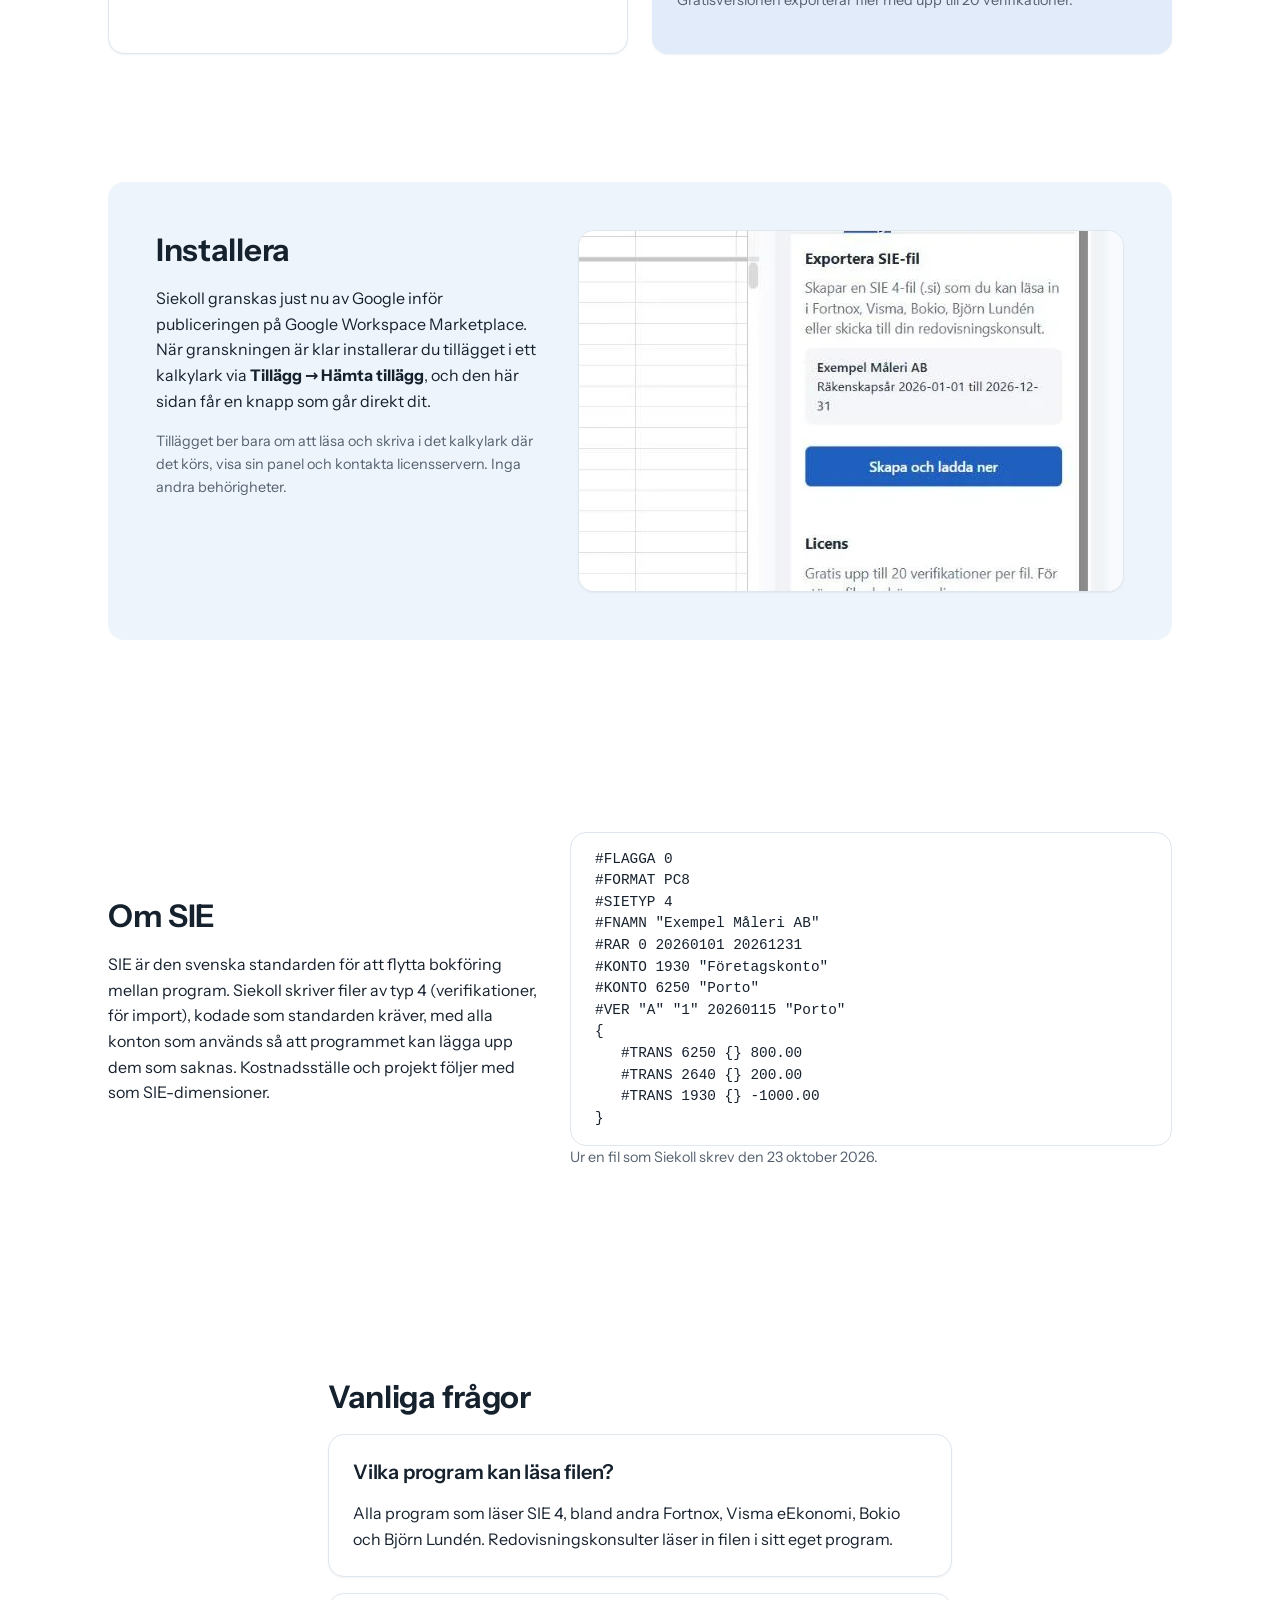
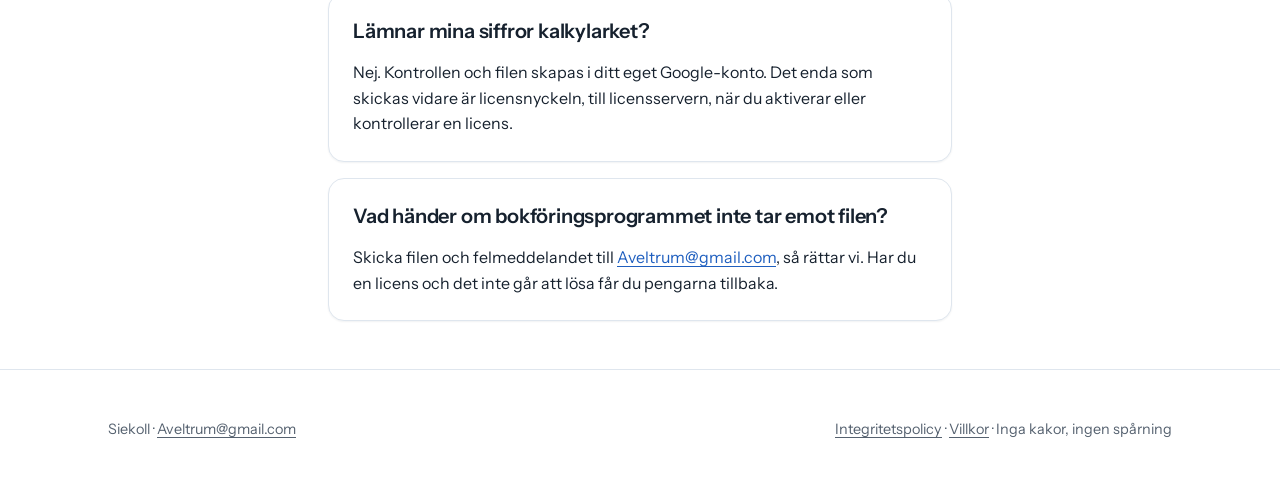
==== commit b8d65a16: "Licensrad och granskningstext i stallet for dod knapp Co-Authored-By: Claude Fable 5.1 <noreply@anth" ====
--- a/index.html
+++ b/index.html
@@ -83,10 +83,7 @@
             <li>Gäller för dig, i upp till tre webbläsare</li>
             <li>Ångerrätt 14 dagar</li>
           </ul>
-          <div class="actions">
-            <a class="btn primary" href="https://sheetgrab.lemonsqueezy.com/checkout/buy/f310b253-16b0-4034-ae06-d1597c43288b" rel="noopener" data-checkout>Köp licens</a>
-          </div>
-          <p class="note">Köpet sker hos Lemon Squeezy. Nyckeln kommer med kvittot och klistras in under Export i panelen.</p>
+          <p class="note">Licensen går att köpa så snart vår betalningslösning är på plats. Gratisversionen exporterar filer med upp till 20 verifikationer.</p>
         </div>
       </div>
     </div>
@@ -97,10 +94,7 @@
       <div class="install-block split">
         <div>
           <h2>Installera</h2>
-          <p>Siekoll finns på Google Workspace Marketplace. Öppna ett kalkylark, välj <strong>Tillägg → Hämta tillägg</strong> och sök på Siekoll, eller använd knappen nedan.</p>
-          <div class="actions">
-            <a class="btn primary" href="https://workspace.google.com/marketplace/search/Siekoll" rel="noopener" data-marketplace>Öppna i Google Workspace Marketplace</a>
-          </div>
+          <p>Siekoll granskas just nu av Google inför publiceringen på Google Workspace Marketplace. När granskningen är klar installerar du tillägget i ett kalkylark via <strong>Tillägg → Hämta tillägg</strong>, och den här sidan får en knapp som går direkt dit.</p>
           <p class="note">Tillägget ber bara om att läsa och skriva i det kalkylark där det körs, visa sin panel och kontakta licensservern. Inga andra behörigheter.</p>
         </div>
         <figure class="frame install-figure">
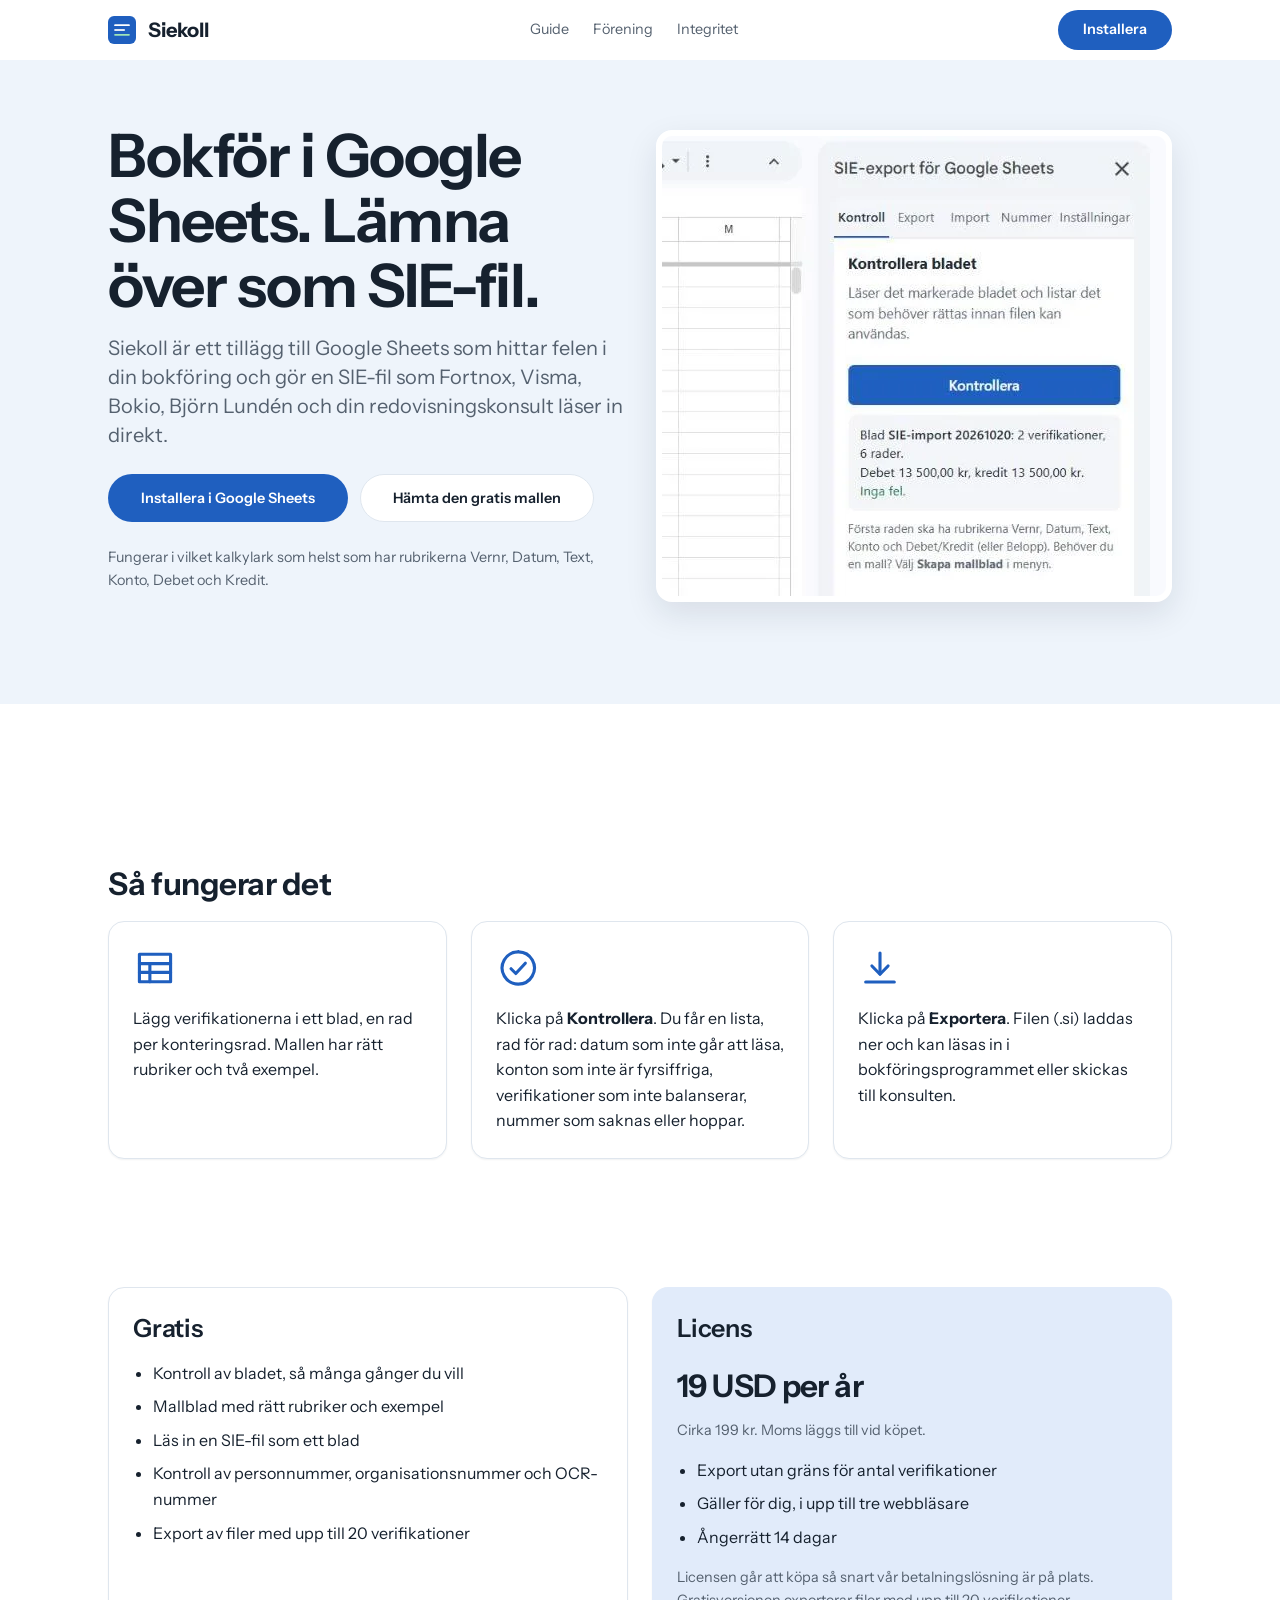
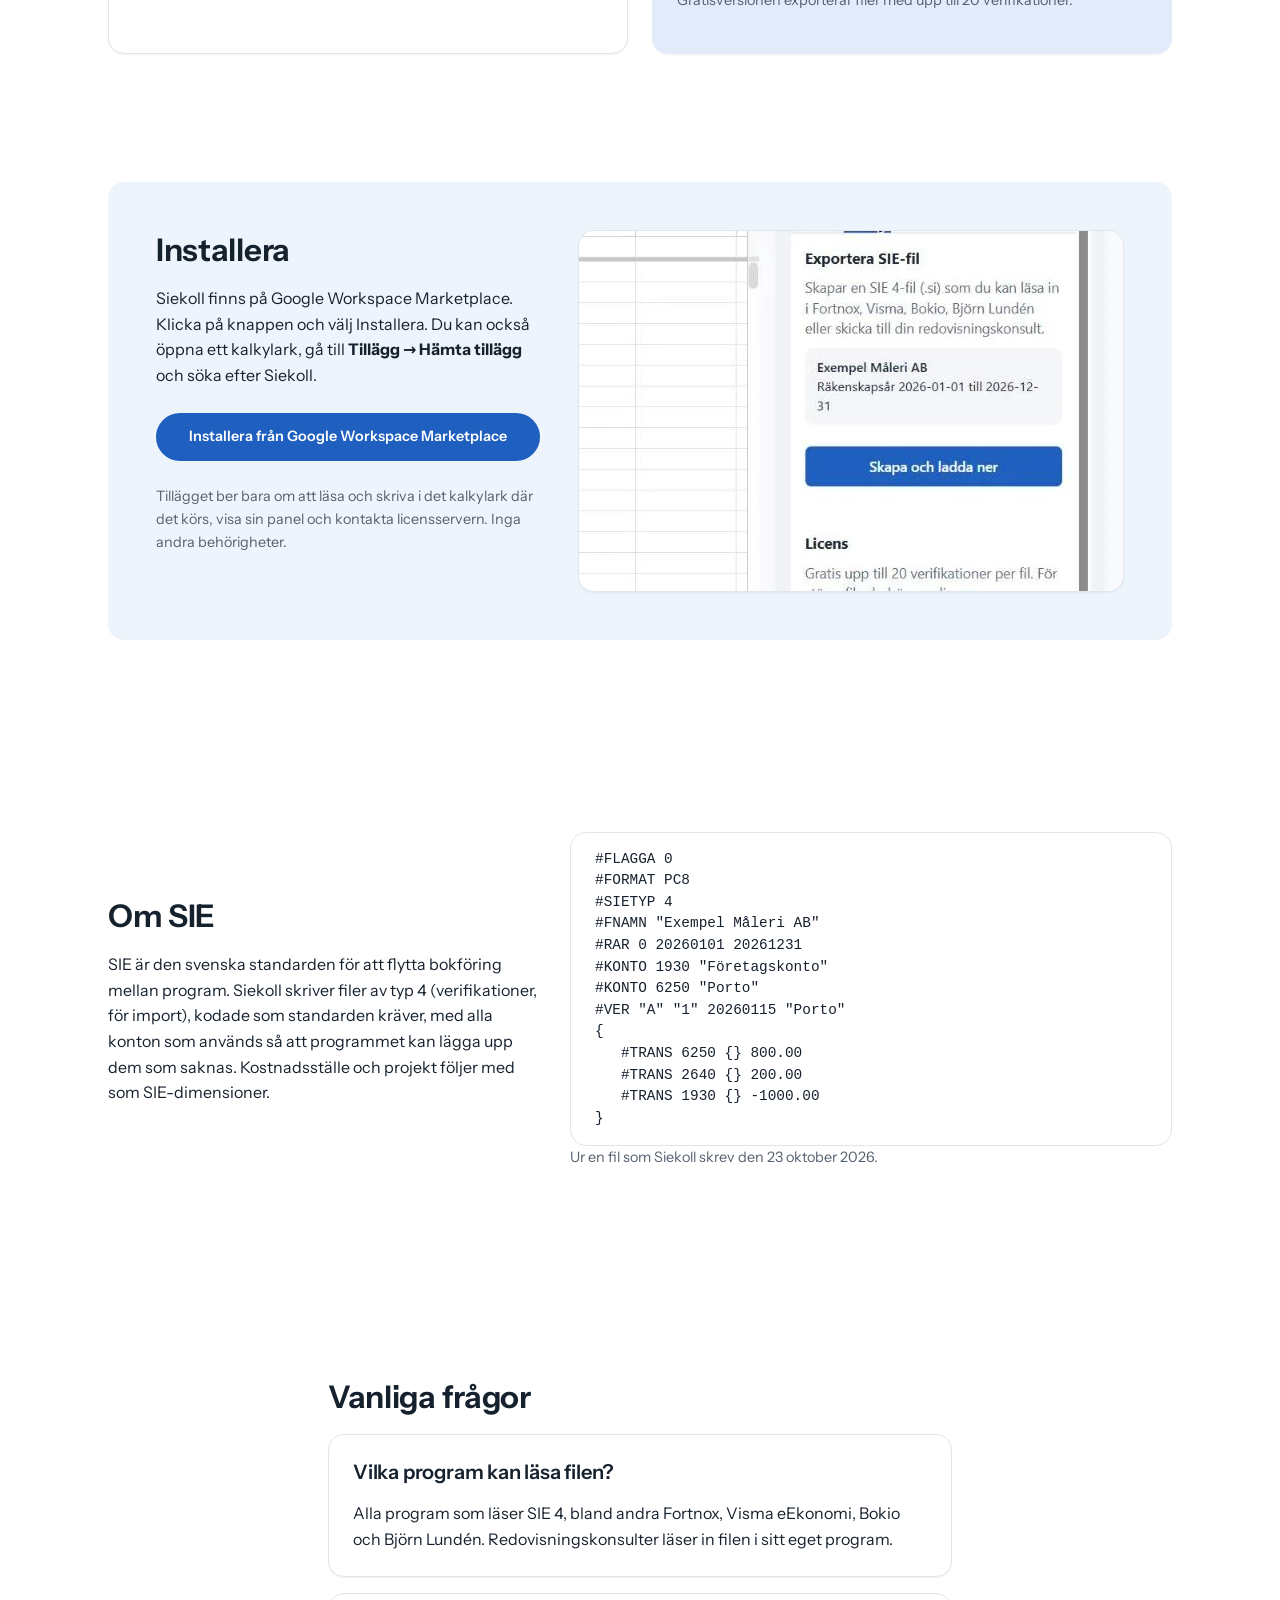
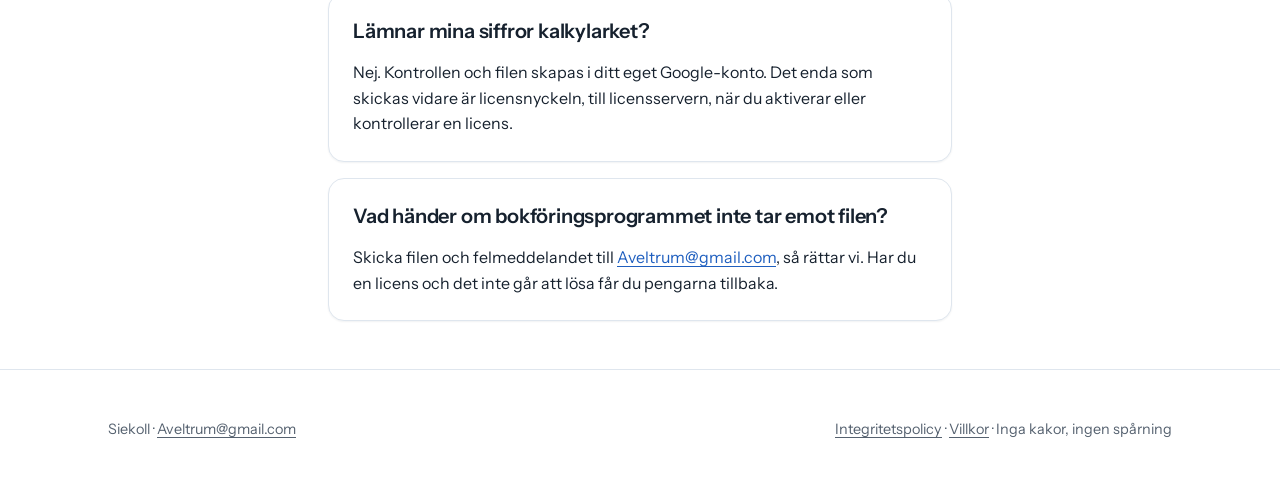
==== commit 9aefe4cd: "Install section links to the Marketplace listing; sitemap dates Co-Authored-By: Claude Fable 5.2 <no" ====
--- a/index.html
+++ b/index.html
@@ -94,7 +94,10 @@
       <div class="install-block split">
         <div>
           <h2>Installera</h2>
-          <p>Siekoll granskas just nu av Google inför publiceringen på Google Workspace Marketplace. När granskningen är klar installerar du tillägget i ett kalkylark via <strong>Tillägg → Hämta tillägg</strong>, och den här sidan får en knapp som går direkt dit.</p>
+          <p>Siekoll finns på Google Workspace Marketplace. Klicka på knappen och välj Installera. Du kan också öppna ett kalkylark, gå till <strong>Tillägg → Hämta tillägg</strong> och söka efter Siekoll.</p>
+          <div class="actions">
+            <a class="btn primary" href="https://workspace.google.com/marketplace/app/siekoll_%E2%80%93_sieexport_f%C3%B6r_google_sheets/630130711008">Installera från Google Workspace Marketplace</a>
+          </div>
           <p class="note">Tillägget ber bara om att läsa och skriva i det kalkylark där det körs, visa sin panel och kontakta licensservern. Inga andra behörigheter.</p>
         </div>
         <figure class="frame install-figure">
